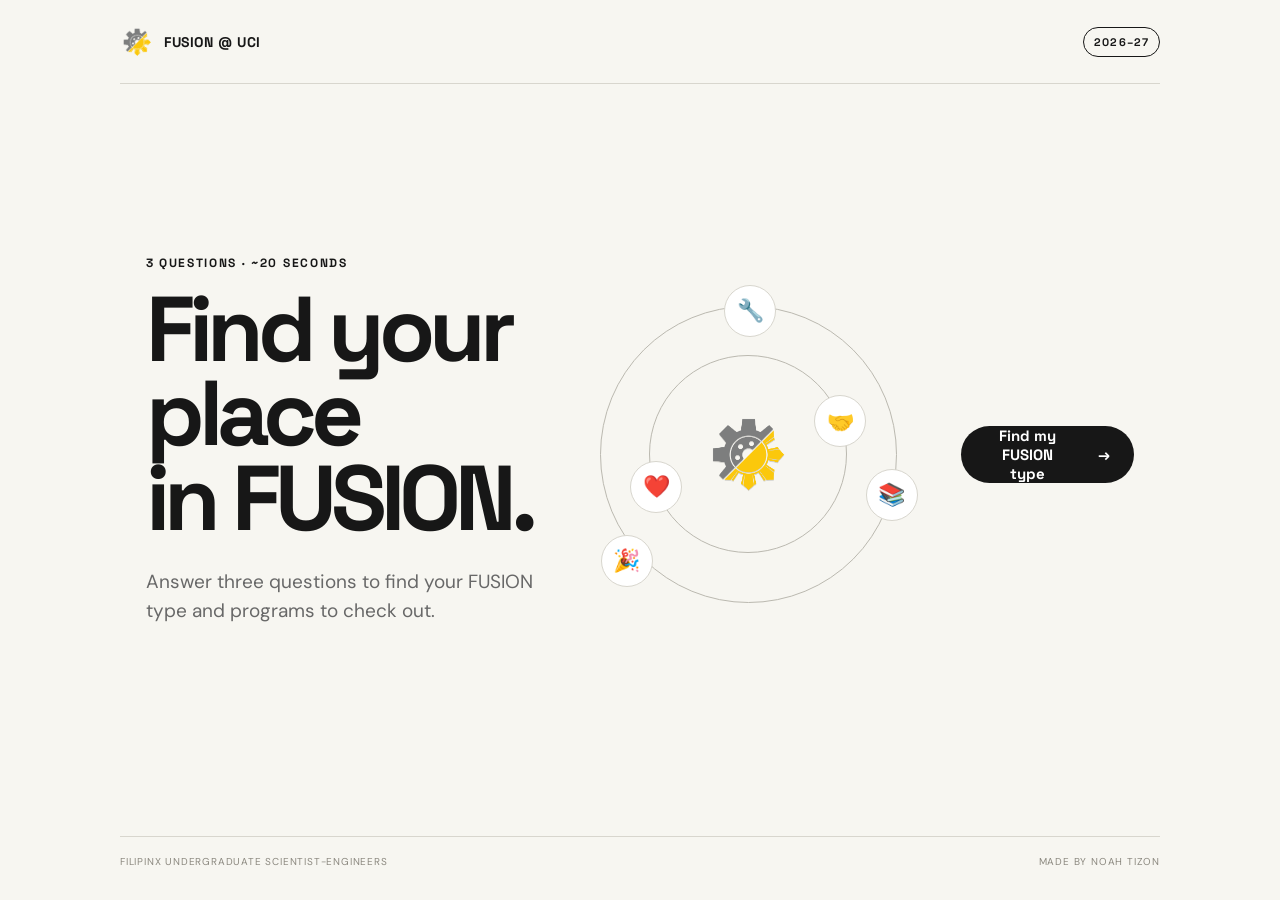
==== index.html @ c8847ecf "Restructure landing hero for mobile" ====
<!DOCTYPE html>
<html lang="en">
<head>
  <meta charset="UTF-8">
  <meta name="viewport" content="width=device-width, initial-scale=1.0">
  <meta name="theme-color" content="#f4c900">
  <title>What's Your FUSION Type?</title>
  <link rel="icon" type="image/png" href="fusion-logo.png">
  <link rel="preconnect" href="https://fonts.googleapis.com">
  <link rel="preconnect" href="https://fonts.gstatic.com" crossorigin>
  <link href="https://fonts.googleapis.com/css2?family=DM+Sans:wght@400;500;600;700&family=Space+Grotesk:wght@600;700&display=swap" rel="stylesheet">
  <link rel="stylesheet" href="styles.css">
</head>
<body>
  <main class="app-shell">
    <header class="brand-bar">
      <a class="brand" href="/" aria-label="FUSION quiz home">
        <img src="fusion-logo.png" alt="" class="brand-logo">
        <span>FUSION @ UCI</span>
      </a>
      <span class="year-pill">2026–27</span>
    </header>

    <section id="start-screen" class="screen active start-screen">
      <div class="start-copy">
        <p class="overline">3 QUESTIONS · ~20 SECONDS</p>
        <h1>Find your place<br><span>in FUSION.</span></h1>
        <p class="lede">Answer three questions to find your FUSION type and programs to check out.</p>
      </div>
      <div class="start-art" aria-hidden="true">
        <div class="orbit orbit-one"><span>🔧</span><span>📚</span><span>🎉</span></div>
        <div class="orbit orbit-two"><span>🤝</span><span>❤️</span></div>
        <div class="center-mark"><img src="fusion-logo.png" alt=""></div>
      </div>
      <button id="start-btn" class="primary-btn start-btn" type="button">Find my FUSION type <span>→</span></button>
    </section>

    <section id="quiz-screen" class="screen quiz-screen" aria-live="polite">
      <div class="progress-row">
        <button id="back-btn" class="text-btn" type="button">← Back</button>
        <div class="progress-track" aria-hidden="true"><div id="progress-fill" class="progress-fill"></div></div>
        <span id="progress-text" class="progress-text">1 / 3</span>
      </div>
      <div class="question-wrap">
        <p id="question-eyebrow" class="overline"></p>
        <h2 id="question-text"></h2>
        <div id="answers-container" class="answers-container"></div>
      </div>
    </section>

    <section id="lesson-screen" class="screen lesson-screen" aria-live="polite">
      <button id="skip-lesson" class="lesson-card" type="button" aria-label="Continue to next question">
        <div class="lesson-number" id="lesson-icon"></div>
        <p id="lesson-kicker" class="overline"></p>
        <h2 id="lesson-title"></h2>
        <p id="lesson-body"></p>
        <div class="lesson-footer"><span>FUSION PROGRAM</span><span>Tap to continue →</span></div>
        <div id="lesson-timer" class="lesson-timer"></div>
      </button>
    </section>

    <section id="reveal-screen" class="screen reveal-screen" aria-live="polite">
      <p class="overline">YOUR RESULT</p>
      <h2>Finding your<br>FUSION type<span class="dots">...</span></h2>
      <div class="signal-row"><span>YOU</span><i></i><span>FUSION</span></div>
    </section>
  </main>

  <footer class="site-footer"><span>Filipinx Undergraduate Scientist-Engineers</span><span>Made by Noah Tizon</span></footer>
  <script src="data.js"></script>
  <script src="script.js"></script>
</body>
</html>
---- styles.css ----
:root{--ink:#171717;--muted:#686868;--paper:#f7f6f1;--white:#fff;--yellow:#f5cd18;--yellow-soft:#fff3a8;--line:#d8d6ce;--radius:18px}*{box-sizing:border-box}html{background:var(--paper)}body{margin:0;color:var(--ink);background:var(--paper);font-family:'DM Sans',sans-serif;min-height:100vh}.app-shell{width:min(1040px,calc(100% - 32px));margin:0 auto;min-height:calc(100vh - 64px);display:flex;flex-direction:column}.brand-bar{height:84px;display:flex;align-items:center;justify-content:space-between;border-bottom:1px solid var(--line)}.brand{display:flex;align-items:center;gap:10px;text-decoration:none;color:var(--ink);font:700 14px 'Space Grotesk',sans-serif;letter-spacing:.04em}.brand-logo{width:34px;height:34px;object-fit:contain}.year-pill{font:700 11px 'Space Grotesk',sans-serif;letter-spacing:.1em;border:1px solid var(--ink);border-radius:999px;padding:7px 10px}.screen{display:none;flex:1}.screen.active{display:flex}.start-screen{align-items:center;justify-content:space-between;gap:48px;padding:60px 2vw 72px}.start-copy{max-width:610px}.overline,.section-label{margin:0 0 16px;font:700 12px 'Space Grotesk',sans-serif;letter-spacing:.14em;text-transform:uppercase}.start-copy h1,.result-hero h1{font:700 clamp(50px,8vw,92px)/.92 'Space Grotesk',sans-serif;letter-spacing:-.065em;margin:0}.start-copy h1 span{position:relative;display:inline-block}.start-copy h1 span:after{content:'';position:absolute;left:0;right:-8px;bottom:2px;height:14px;background:var(--yellow);z-index:-1;transform:rotate(-1deg)}.lede{font-size:19px;line-height:1.5;color:var(--muted);max-width:520px;margin:28px 0}.primary-btn,.secondary-btn{border:0;border-radius:999px;min-height:56px;padding:0 24px;font:700 15px 'Space Grotesk',sans-serif;text-decoration:none;display:inline-flex;align-items:center;justify-content:center;gap:28px;cursor:pointer}.primary-btn{background:var(--ink);color:white}.primary-btn:hover{background:#303030}.start-art{width:min(34vw,330px);aspect-ratio:1;position:relative;flex:0 0 auto}.center-mark{position:absolute;inset:31%;display:grid;place-items:center;z-index:2}.center-mark img{width:72%;filter:drop-shadow(0 1px 0 rgba(0,0,0,.15))}.orbit{position:absolute;border:1px solid #bbb9b0;border-radius:50%;inset:5%;animation:spin 28s linear infinite}.orbit-two{inset:20%;animation-direction:reverse;animation-duration:19s}.orbit span{position:absolute;background:var(--white);border:1px solid var(--line);width:52px;height:52px;border-radius:50%;display:grid;place-items:center;font-size:22px}.orbit-one span:nth-child(1){top:-22px;left:42%}.orbit-one span:nth-child(2){right:-22px;top:55%}.orbit-one span:nth-child(3){left:0;bottom:5%}.orbit-two span:nth-child(1){right:-20px;top:20%}.orbit-two span:nth-child(2){left:-20px;bottom:20%}@keyframes spin{to{transform:rotate(360deg)}}.quiz-screen{flex-direction:column;padding:34px 0 70px}.progress-row{display:grid;grid-template-columns:70px 1fr 45px;gap:18px;align-items:center}.text-btn{border:0;background:none;text-align:left;padding:10px 0;color:var(--muted);font:600 13px 'DM Sans';cursor:pointer}.progress-track{height:3px;background:#dedcd4}.progress-fill{height:100%;background:var(--ink);transition:width .35s ease}.progress-text{text-align:right;font:700 12px 'Space Grotesk';letter-spacing:.08em}.question-wrap{width:min(760px,100%);margin:70px auto 0}.question-wrap h2{font:700 clamp(34px,5vw,58px)/1.04 'Space Grotesk';letter-spacing:-.045em;margin:0 0 38px}.answers-container{display:grid;gap:10px}.answer-btn{width:100%;min-height:70px;display:grid;grid-template-columns:38px 42px 1fr 30px;align-items:center;text-align:left;background:transparent;border:1px solid var(--line);border-radius:14px;padding:10px 18px;color:var(--ink);cursor:pointer;transition:background .15s,border-color .15s,transform .15s}.answer-btn:hover{background:white;border-color:#aaa79d;transform:translateX(4px)}.answer-index{font:600 10px 'Space Grotesk';color:#9a978d}.answer-icon{font-size:23px}.answer-copy{font-size:16px;font-weight:600}.answer-arrow{font-size:18px;text-align:right}.lesson-screen{align-items:center;justify-content:center;padding:54px 0}.lesson-card{position:relative;width:min(720px,100%);min-height:430px;background:var(--yellow);border:0;border-radius:24px;padding:54px;text-align:left;color:var(--ink);cursor:pointer;overflow:hidden}.lesson-card:before{content:'F';position:absolute;right:-22px;top:-74px;font:700 310px/1 'Space Grotesk';color:rgba(255,255,255,.28);pointer-events:none}.lesson-number{width:66px;height:66px;border:1.5px solid var(--ink);border-radius:50%;display:grid;place-items:center;font-size:29px;margin-bottom:50px}.lesson-card h2{font:700 clamp(38px,6vw,62px)/.98 'Space Grotesk';letter-spacing:-.05em;margin:0 0 16px;max-width:580px}.lesson-card>p:not(.overline){font-size:18px;line-height:1.55;max-width:560px;margin:0}.lesson-footer{position:absolute;left:54px;right:54px;bottom:30px;border-top:1px solid rgba(0,0,0,.35);padding-top:15px;display:flex;justify-content:space-between;font-size:11px;font-weight:700;text-transform:uppercase;letter-spacing:.08em}.lesson-timer{position:absolute;bottom:0;left:0;height:5px;background:var(--ink);width:0}@keyframes lessonProgress{to{width:100%}}.reveal-screen{align-items:center;justify-content:center;flex-direction:column;text-align:center}.reveal-screen h2{font:700 clamp(42px,7vw,76px)/.96 'Space Grotesk';letter-spacing:-.055em;margin:0}.dots{color:#b1afa7}.signal-row{margin-top:50px;display:flex;align-items:center;gap:14px;font:700 10px 'Space Grotesk';letter-spacing:.14em}.signal-row i{display:block;width:120px;height:1px;background:var(--ink);position:relative}.signal-row i:after{content:'';width:9px;height:9px;background:var(--yellow);border:2px solid var(--ink);border-radius:50%;position:absolute;top:-5px;animation:signal .8s ease-in-out infinite alternate}@keyframes signal{from{left:0}to{left:110px}}.site-footer{width:min(1040px,calc(100% - 32px));margin:0 auto;border-top:1px solid var(--line);padding:18px 0 28px;display:flex;justify-content:space-between;color:#8b887f;font-size:10px;text-transform:uppercase;letter-spacing:.08em}.result-shell{padding-bottom:60px}.result-hero{text-align:center;padding:64px 0 52px;border-bottom:1px solid var(--line)}.result-icon{font-size:58px;margin-bottom:20px}.result-hero h1{font-size:clamp(54px,8vw,94px)}.result-subtitle{font-size:19px;line-height:1.5;color:var(--muted);max-width:600px;margin:22px auto 0}.result-grid{display:grid;grid-template-columns:1fr 1fr;gap:0;border-bottom:1px solid var(--line)}.result-about,.starter-card{padding:42px 44px}.result-about{border-right:1px solid var(--line)}.result-about>p:last-child{font-size:17px;line-height:1.65;margin:0}.starter-card{background:var(--yellow-soft)}.programs-list{border-top:1px solid rgba(0,0,0,.3)}.program-row{display:grid;grid-template-columns:36px 1fr;align-items:center;min-height:54px;border-bottom:1px solid rgba(0,0,0,.2)}.program-row span{font:600 10px 'Space Grotesk';opacity:.55}.program-row strong{font-size:14px}.booth-prompt{font-size:13px;line-height:1.45;margin:25px 0 0}.result-actions{display:flex;justify-content:center;gap:10px;padding:32px 0}.secondary-btn{color:var(--ink);border:1px solid var(--line);background:transparent}.all-types-section{border-top:1px solid var(--line);border-bottom:1px solid var(--line)}.all-types-section summary{cursor:pointer;list-style:none;padding:20px 4px;display:flex;justify-content:space-between;font-weight:700}.all-types-grid{display:flex;gap:8px;flex-wrap:wrap;padding:0 0 22px}.type-chip{border:1px solid var(--line);border-radius:999px;padding:9px 13px;color:var(--ink);text-decoration:none;font-size:12px;font-weight:600;background:white}.type-chip.current{background:var(--yellow);border-color:var(--ink)}.type-chip span{margin-right:6px}
@media(max-width:720px){.app-shell{width:calc(100% - 40px);min-height:0}.brand-bar{height:74px}.brand{font-size:13px}.brand-logo{width:31px;height:31px}.year-pill{font-size:10px;padding:6px 9px}.start-screen.active{display:flex}.start-screen{flex-direction:column;align-items:stretch;justify-content:flex-start;gap:0;padding:34px 0 44px}.start-copy{max-width:none;width:100%}.start-copy .overline{font-size:10px;letter-spacing:.12em;margin-bottom:18px}.start-copy h1{font-size:clamp(42px,11.7vw,54px);line-height:.94;letter-spacing:-.055em;max-width:520px}.start-copy h1 br{display:block}.start-copy h1 span{display:inline-block}.start-copy h1 span:after{height:8px;bottom:1px}.lede{font-size:16px;line-height:1.48;max-width:360px;margin:24px 0 22px}.start-art{position:relative;order:2;width:154px;margin:2px auto 26px;right:auto;top:auto;opacity:.95}.start-art .orbit span{width:36px;height:36px;font-size:16px}.start-art .orbit-one span:nth-child(1){top:-16px}.start-art .orbit-one span:nth-child(2){right:-16px}.start-art .orbit-two span:nth-child(1){right:-15px}.start-art .orbit-two span:nth-child(2){left:-15px}.center-mark img{width:82%}.start-copy .primary-btn{position:absolute;left:20px;right:20px;width:auto;bottom:44px;min-height:58px}.start-screen{padding-bottom:128px}.quiz-screen{padding:24px 0 44px}.progress-row{grid-template-columns:58px 1fr 34px;gap:10px}.question-wrap{margin-top:44px}.question-wrap .overline{font-size:10px;margin-bottom:14px}.question-wrap h2{font-size:clamp(34px,9.5vw,42px);line-height:1.02;margin-bottom:28px;letter-spacing:-.04em}.answers-container{gap:9px}.answer-btn{grid-template-columns:25px 34px 1fr 18px;min-height:62px;padding:8px 12px;border-radius:12px}.answer-copy{font-size:14px;line-height:1.25}.answer-icon{font-size:20px}.answer-arrow{font-size:15px}.lesson-screen{padding:24px 0 36px;align-items:flex-start}.lesson-card{min-height:440px;border-radius:18px;padding:30px 24px}.lesson-card:before{font-size:230px;right:-18px;top:-48px}.lesson-number{width:54px;height:54px;font-size:25px;margin-bottom:34px}.lesson-card .overline{font-size:10px;margin-bottom:12px}.lesson-card h2{font-size:clamp(36px,10vw,46px);margin-bottom:14px}.lesson-card>p:not(.overline){font-size:16px;line-height:1.45;padding-right:2px}.lesson-footer{left:24px;right:24px;bottom:24px}.lesson-footer span:first-child{display:none}.reveal-screen{min-height:520px}.reveal-screen h2{font-size:clamp(42px,12vw,56px)}.signal-row{margin-top:36px}.result-shell{width:calc(100% - 40px);padding-bottom:40px}.result-hero{padding:44px 0 36px}.result-icon{font-size:48px;margin-bottom:14px}.result-hero h1{font-size:clamp(48px,14vw,64px);line-height:.94}.result-subtitle{font-size:16px;margin-top:18px}.result-grid{grid-template-columns:1fr}.result-about,.starter-card{padding:28px 20px}.result-about{border-right:0;border-bottom:1px solid var(--line)}.result-about>p:last-child{font-size:15px;line-height:1.55}.program-row{min-height:50px}.booth-prompt{margin-top:20px}.result-actions{flex-direction:column;padding:24px 0}.result-actions .primary-btn,.result-actions .secondary-btn{width:100%}.all-types-section summary{font-size:14px}.site-footer{width:calc(100% - 40px);gap:8px;flex-direction:column;padding-bottom:22px}}
@media(max-width:430px){.start-copy h1{font-size:clamp(40px,11.3vw,48px)}.start-art{width:138px}.lede{max-width:330px}.brand{gap:8px}}
@media(max-width:360px){.app-shell,.result-shell{width:calc(100% - 28px)}.start-copy h1{font-size:39px}.start-art{width:126px}.lede{font-size:15px}.year-pill{display:none}.start-copy .primary-btn{left:14px;right:14px}.answer-btn{grid-template-columns:22px 30px 1fr 16px;padding-left:9px;padding-right:9px}}
@media(prefers-reduced-motion:reduce){*,*:before,*:after{animation-duration:.01ms!important;animation-iteration-count:1!important;transition-duration:.01ms!important}}
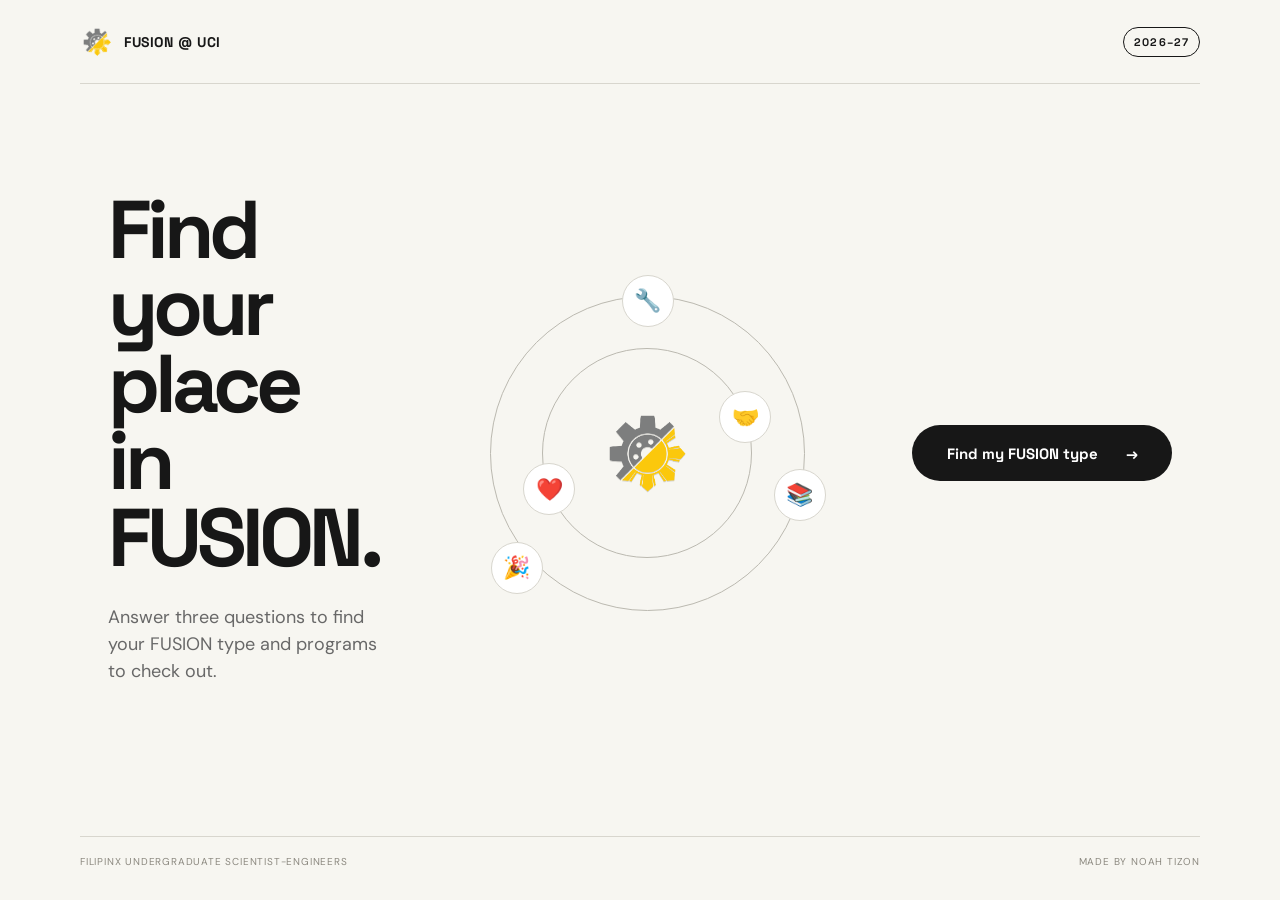
==== commit 1d8c707d: "Simplify landing headline" ====
--- a/index.html
+++ b/index.html
@@ -23,8 +23,7 @@
 
     <section id="start-screen" class="screen active start-screen">
       <div class="start-copy">
-        <p class="overline">3 QUESTIONS · ~20 SECONDS</p>
-        <h1>Find your place<br><span>in FUSION.</span></h1>
+        <h1>Find your place <span>in FUSION.</span></h1>
         <p class="lede">Answer three questions to find your FUSION type and programs to check out.</p>
       </div>
       <div class="start-art" aria-hidden="true">
--- a/styles.css
+++ b/styles.css
@@ -1,5 +1,6 @@
-:root{--ink:#171717;--muted:#686868;--paper:#f7f6f1;--white:#fff;--yellow:#f5cd18;--yellow-soft:#fff3a8;--line:#d8d6ce;--radius:18px}*{box-sizing:border-box}html{background:var(--paper)}body{margin:0;color:var(--ink);background:var(--paper);font-family:'DM Sans',sans-serif;min-height:100vh}.app-shell{width:min(1040px,calc(100% - 32px));margin:0 auto;min-height:calc(100vh - 64px);display:flex;flex-direction:column}.brand-bar{height:84px;display:flex;align-items:center;justify-content:space-between;border-bottom:1px solid var(--line)}.brand{display:flex;align-items:center;gap:10px;text-decoration:none;color:var(--ink);font:700 14px 'Space Grotesk',sans-serif;letter-spacing:.04em}.brand-logo{width:34px;height:34px;object-fit:contain}.year-pill{font:700 11px 'Space Grotesk',sans-serif;letter-spacing:.1em;border:1px solid var(--ink);border-radius:999px;padding:7px 10px}.screen{display:none;flex:1}.screen.active{display:flex}.start-screen{align-items:center;justify-content:space-between;gap:48px;padding:60px 2vw 72px}.start-copy{max-width:610px}.overline,.section-label{margin:0 0 16px;font:700 12px 'Space Grotesk',sans-serif;letter-spacing:.14em;text-transform:uppercase}.start-copy h1,.result-hero h1{font:700 clamp(50px,8vw,92px)/.92 'Space Grotesk',sans-serif;letter-spacing:-.065em;margin:0}.start-copy h1 span{position:relative;display:inline-block}.start-copy h1 span:after{content:'';position:absolute;left:0;right:-8px;bottom:2px;height:14px;background:var(--yellow);z-index:-1;transform:rotate(-1deg)}.lede{font-size:19px;line-height:1.5;color:var(--muted);max-width:520px;margin:28px 0}.primary-btn,.secondary-btn{border:0;border-radius:999px;min-height:56px;padding:0 24px;font:700 15px 'Space Grotesk',sans-serif;text-decoration:none;display:inline-flex;align-items:center;justify-content:center;gap:28px;cursor:pointer}.primary-btn{background:var(--ink);color:white}.primary-btn:hover{background:#303030}.start-art{width:min(34vw,330px);aspect-ratio:1;position:relative;flex:0 0 auto}.center-mark{position:absolute;inset:31%;display:grid;place-items:center;z-index:2}.center-mark img{width:72%;filter:drop-shadow(0 1px 0 rgba(0,0,0,.15))}.orbit{position:absolute;border:1px solid #bbb9b0;border-radius:50%;inset:5%;animation:spin 28s linear infinite}.orbit-two{inset:20%;animation-direction:reverse;animation-duration:19s}.orbit span{position:absolute;background:var(--white);border:1px solid var(--line);width:52px;height:52px;border-radius:50%;display:grid;place-items:center;font-size:22px}.orbit-one span:nth-child(1){top:-22px;left:42%}.orbit-one span:nth-child(2){right:-22px;top:55%}.orbit-one span:nth-child(3){left:0;bottom:5%}.orbit-two span:nth-child(1){right:-20px;top:20%}.orbit-two span:nth-child(2){left:-20px;bottom:20%}@keyframes spin{to{transform:rotate(360deg)}}.quiz-screen{flex-direction:column;padding:34px 0 70px}.progress-row{display:grid;grid-template-columns:70px 1fr 45px;gap:18px;align-items:center}.text-btn{border:0;background:none;text-align:left;padding:10px 0;color:var(--muted);font:600 13px 'DM Sans';cursor:pointer}.progress-track{height:3px;background:#dedcd4}.progress-fill{height:100%;background:var(--ink);transition:width .35s ease}.progress-text{text-align:right;font:700 12px 'Space Grotesk';letter-spacing:.08em}.question-wrap{width:min(760px,100%);margin:70px auto 0}.question-wrap h2{font:700 clamp(34px,5vw,58px)/1.04 'Space Grotesk';letter-spacing:-.045em;margin:0 0 38px}.answers-container{display:grid;gap:10px}.answer-btn{width:100%;min-height:70px;display:grid;grid-template-columns:38px 42px 1fr 30px;align-items:center;text-align:left;background:transparent;border:1px solid var(--line);border-radius:14px;padding:10px 18px;color:var(--ink);cursor:pointer;transition:background .15s,border-color .15s,transform .15s}.answer-btn:hover{background:white;border-color:#aaa79d;transform:translateX(4px)}.answer-index{font:600 10px 'Space Grotesk';color:#9a978d}.answer-icon{font-size:23px}.answer-copy{font-size:16px;font-weight:600}.answer-arrow{font-size:18px;text-align:right}.lesson-screen{align-items:center;justify-content:center;padding:54px 0}.lesson-card{position:relative;width:min(720px,100%);min-height:430px;background:var(--yellow);border:0;border-radius:24px;padding:54px;text-align:left;color:var(--ink);cursor:pointer;overflow:hidden}.lesson-card:before{content:'F';position:absolute;right:-22px;top:-74px;font:700 310px/1 'Space Grotesk';color:rgba(255,255,255,.28);pointer-events:none}.lesson-number{width:66px;height:66px;border:1.5px solid var(--ink);border-radius:50%;display:grid;place-items:center;font-size:29px;margin-bottom:50px}.lesson-card h2{font:700 clamp(38px,6vw,62px)/.98 'Space Grotesk';letter-spacing:-.05em;margin:0 0 16px;max-width:580px}.lesson-card>p:not(.overline){font-size:18px;line-height:1.55;max-width:560px;margin:0}.lesson-footer{position:absolute;left:54px;right:54px;bottom:30px;border-top:1px solid rgba(0,0,0,.35);padding-top:15px;display:flex;justify-content:space-between;font-size:11px;font-weight:700;text-transform:uppercase;letter-spacing:.08em}.lesson-timer{position:absolute;bottom:0;left:0;height:5px;background:var(--ink);width:0}@keyframes lessonProgress{to{width:100%}}.reveal-screen{align-items:center;justify-content:center;flex-direction:column;text-align:center}.reveal-screen h2{font:700 clamp(42px,7vw,76px)/.96 'Space Grotesk';letter-spacing:-.055em;margin:0}.dots{color:#b1afa7}.signal-row{margin-top:50px;display:flex;align-items:center;gap:14px;font:700 10px 'Space Grotesk';letter-spacing:.14em}.signal-row i{display:block;width:120px;height:1px;background:var(--ink);position:relative}.signal-row i:after{content:'';width:9px;height:9px;background:var(--yellow);border:2px solid var(--ink);border-radius:50%;position:absolute;top:-5px;animation:signal .8s ease-in-out infinite alternate}@keyframes signal{from{left:0}to{left:110px}}.site-footer{width:min(1040px,calc(100% - 32px));margin:0 auto;border-top:1px solid var(--line);padding:18px 0 28px;display:flex;justify-content:space-between;color:#8b887f;font-size:10px;text-transform:uppercase;letter-spacing:.08em}.result-shell{padding-bottom:60px}.result-hero{text-align:center;padding:64px 0 52px;border-bottom:1px solid var(--line)}.result-icon{font-size:58px;margin-bottom:20px}.result-hero h1{font-size:clamp(54px,8vw,94px)}.result-subtitle{font-size:19px;line-height:1.5;color:var(--muted);max-width:600px;margin:22px auto 0}.result-grid{display:grid;grid-template-columns:1fr 1fr;gap:0;border-bottom:1px solid var(--line)}.result-about,.starter-card{padding:42px 44px}.result-about{border-right:1px solid var(--line)}.result-about>p:last-child{font-size:17px;line-height:1.65;margin:0}.starter-card{background:var(--yellow-soft)}.programs-list{border-top:1px solid rgba(0,0,0,.3)}.program-row{display:grid;grid-template-columns:36px 1fr;align-items:center;min-height:54px;border-bottom:1px solid rgba(0,0,0,.2)}.program-row span{font:600 10px 'Space Grotesk';opacity:.55}.program-row strong{font-size:14px}.booth-prompt{font-size:13px;line-height:1.45;margin:25px 0 0}.result-actions{display:flex;justify-content:center;gap:10px;padding:32px 0}.secondary-btn{color:var(--ink);border:1px solid var(--line);background:transparent}.all-types-section{border-top:1px solid var(--line);border-bottom:1px solid var(--line)}.all-types-section summary{cursor:pointer;list-style:none;padding:20px 4px;display:flex;justify-content:space-between;font-weight:700}.all-types-grid{display:flex;gap:8px;flex-wrap:wrap;padding:0 0 22px}.type-chip{border:1px solid var(--line);border-radius:999px;padding:9px 13px;color:var(--ink);text-decoration:none;font-size:12px;font-weight:600;background:white}.type-chip.current{background:var(--yellow);border-color:var(--ink)}.type-chip span{margin-right:6px}
-@media(max-width:720px){.app-shell{width:calc(100% - 40px);min-height:0}.brand-bar{height:74px}.brand{font-size:13px}.brand-logo{width:31px;height:31px}.year-pill{font-size:10px;padding:6px 9px}.start-screen.active{display:flex}.start-screen{flex-direction:column;align-items:stretch;justify-content:flex-start;gap:0;padding:34px 0 44px}.start-copy{max-width:none;width:100%}.start-copy .overline{font-size:10px;letter-spacing:.12em;margin-bottom:18px}.start-copy h1{font-size:clamp(42px,11.7vw,54px);line-height:.94;letter-spacing:-.055em;max-width:520px}.start-copy h1 br{display:block}.start-copy h1 span{display:inline-block}.start-copy h1 span:after{height:8px;bottom:1px}.lede{font-size:16px;line-height:1.48;max-width:360px;margin:24px 0 22px}.start-art{position:relative;order:2;width:154px;margin:2px auto 26px;right:auto;top:auto;opacity:.95}.start-art .orbit span{width:36px;height:36px;font-size:16px}.start-art .orbit-one span:nth-child(1){top:-16px}.start-art .orbit-one span:nth-child(2){right:-16px}.start-art .orbit-two span:nth-child(1){right:-15px}.start-art .orbit-two span:nth-child(2){left:-15px}.center-mark img{width:82%}.start-copy .primary-btn{position:absolute;left:20px;right:20px;width:auto;bottom:44px;min-height:58px}.start-screen{padding-bottom:128px}.quiz-screen{padding:24px 0 44px}.progress-row{grid-template-columns:58px 1fr 34px;gap:10px}.question-wrap{margin-top:44px}.question-wrap .overline{font-size:10px;margin-bottom:14px}.question-wrap h2{font-size:clamp(34px,9.5vw,42px);line-height:1.02;margin-bottom:28px;letter-spacing:-.04em}.answers-container{gap:9px}.answer-btn{grid-template-columns:25px 34px 1fr 18px;min-height:62px;padding:8px 12px;border-radius:12px}.answer-copy{font-size:14px;line-height:1.25}.answer-icon{font-size:20px}.answer-arrow{font-size:15px}.lesson-screen{padding:24px 0 36px;align-items:flex-start}.lesson-card{min-height:440px;border-radius:18px;padding:30px 24px}.lesson-card:before{font-size:230px;right:-18px;top:-48px}.lesson-number{width:54px;height:54px;font-size:25px;margin-bottom:34px}.lesson-card .overline{font-size:10px;margin-bottom:12px}.lesson-card h2{font-size:clamp(36px,10vw,46px);margin-bottom:14px}.lesson-card>p:not(.overline){font-size:16px;line-height:1.45;padding-right:2px}.lesson-footer{left:24px;right:24px;bottom:24px}.lesson-footer span:first-child{display:none}.reveal-screen{min-height:520px}.reveal-screen h2{font-size:clamp(42px,12vw,56px)}.signal-row{margin-top:36px}.result-shell{width:calc(100% - 40px);padding-bottom:40px}.result-hero{padding:44px 0 36px}.result-icon{font-size:48px;margin-bottom:14px}.result-hero h1{font-size:clamp(48px,14vw,64px);line-height:.94}.result-subtitle{font-size:16px;margin-top:18px}.result-grid{grid-template-columns:1fr}.result-about,.starter-card{padding:28px 20px}.result-about{border-right:0;border-bottom:1px solid var(--line)}.result-about>p:last-child{font-size:15px;line-height:1.55}.program-row{min-height:50px}.booth-prompt{margin-top:20px}.result-actions{flex-direction:column;padding:24px 0}.result-actions .primary-btn,.result-actions .secondary-btn{width:100%}.all-types-section summary{font-size:14px}.site-footer{width:calc(100% - 40px);gap:8px;flex-direction:column;padding-bottom:22px}}
-@media(max-width:430px){.start-copy h1{font-size:clamp(40px,11.3vw,48px)}.start-art{width:138px}.lede{max-width:330px}.brand{gap:8px}}
-@media(max-width:360px){.app-shell,.result-shell{width:calc(100% - 28px)}.start-copy h1{font-size:39px}.start-art{width:126px}.lede{font-size:15px}.year-pill{display:none}.start-copy .primary-btn{left:14px;right:14px}.answer-btn{grid-template-columns:22px 30px 1fr 16px;padding-left:9px;padding-right:9px}}
+:root{--ink:#171717;--muted:#686868;--paper:#f7f6f1;--white:#fff;--yellow:#f5cd18;--yellow-soft:#fff3a8;--line:#d8d6ce;--radius:18px}*{box-sizing:border-box}html{background:var(--paper)}body{margin:0;color:var(--ink);background:var(--paper);font-family:'DM Sans',sans-serif;min-height:100vh}.app-shell{width:min(1120px,calc(100% - 48px));margin:0 auto;min-height:calc(100vh - 64px);display:flex;flex-direction:column}.brand-bar{height:84px;display:flex;align-items:center;justify-content:space-between;border-bottom:1px solid var(--line)}.brand{display:flex;align-items:center;gap:10px;text-decoration:none;color:var(--ink);font:700 14px 'Space Grotesk',sans-serif;letter-spacing:.04em}.brand-logo{width:34px;height:34px;object-fit:contain}.year-pill{font:700 11px 'Space Grotesk',sans-serif;letter-spacing:.1em;border:1px solid var(--ink);border-radius:999px;padding:7px 10px}.screen{display:none;flex:1}.screen.active{display:flex}.start-screen{align-items:center;justify-content:center;gap:90px;padding:64px 28px 78px}.start-copy{width:min(590px,55vw);max-width:590px}.overline,.section-label{margin:0 0 16px;font:700 12px 'Space Grotesk',sans-serif;letter-spacing:.14em;text-transform:uppercase}.start-copy h1,.result-hero h1{font:700 clamp(50px,6.4vw,82px)/.94 'Space Grotesk',sans-serif;letter-spacing:-.06em;margin:0}.start-copy h1 span{position:relative;display:inline-block}.start-copy h1 span:after{content:'';position:absolute;left:0;right:-8px;bottom:2px;height:13px;background:var(--yellow);z-index:-1;transform:rotate(-1deg)}.lede{font-size:18px;line-height:1.5;color:var(--muted);max-width:500px;margin:28px 0 30px}.primary-btn,.secondary-btn{border:0;border-radius:999px;min-height:56px;padding:0 24px;font:700 15px 'Space Grotesk',sans-serif;text-decoration:none;display:inline-flex;align-items:center;justify-content:center;gap:28px;cursor:pointer}.primary-btn{background:var(--ink);color:white}.primary-btn:hover{background:#303030}.start-btn{flex:0 0 auto;min-width:260px}.start-art{width:clamp(280px,29vw,350px);aspect-ratio:1;position:relative;flex:0 0 auto}.center-mark{position:absolute;inset:31%;display:grid;place-items:center;z-index:2}.center-mark img{width:72%;filter:drop-shadow(0 1px 0 rgba(0,0,0,.15))}.orbit{position:absolute;border:1px solid #bbb9b0;border-radius:50%;inset:5%;animation:spin 28s linear infinite}.orbit-two{inset:20%;animation-direction:reverse;animation-duration:19s}.orbit span{position:absolute;background:var(--white);border:1px solid var(--line);width:52px;height:52px;border-radius:50%;display:grid;place-items:center;font-size:22px}.orbit-one span:nth-child(1){top:-22px;left:42%}.orbit-one span:nth-child(2){right:-22px;top:55%}.orbit-one span:nth-child(3){left:0;bottom:5%}.orbit-two span:nth-child(1){right:-20px;top:20%}.orbit-two span:nth-child(2){left:-20px;bottom:20%}@keyframes spin{to{transform:rotate(360deg)}}.quiz-screen{flex-direction:column;padding:34px 0 70px}.progress-row{display:grid;grid-template-columns:70px 1fr 45px;gap:18px;align-items:center}.text-btn{border:0;background:none;text-align:left;padding:10px 0;color:var(--muted);font:600 13px 'DM Sans';cursor:pointer}.progress-track{height:3px;background:#dedcd4}.progress-fill{height:100%;background:var(--ink);transition:width .35s ease}.progress-text{text-align:right;font:700 12px 'Space Grotesk';letter-spacing:.08em}.question-wrap{width:min(760px,100%);margin:70px auto 0}.question-wrap h2{font:700 clamp(34px,5vw,58px)/1.04 'Space Grotesk';letter-spacing:-.045em;margin:0 0 38px}.answers-container{display:grid;gap:10px}.answer-btn{width:100%;min-height:70px;display:grid;grid-template-columns:38px 42px 1fr;align-items:center;text-align:left;background:transparent;border:1px solid var(--line);border-radius:14px;padding:10px 20px 10px 18px;color:var(--ink);cursor:pointer;transition:background .15s,border-color .15s,transform .15s}.answer-btn:hover{background:white;border-color:#aaa79d;transform:translateX(4px)}.answer-index{font:600 10px 'Space Grotesk';color:#9a978d}.answer-icon{font-size:23px}.answer-copy{font-size:16px;font-weight:600}.lesson-screen{align-items:center;justify-content:center;padding:54px 0}.lesson-card{position:relative;width:min(720px,100%);min-height:430px;background:var(--yellow);border:0;border-radius:24px;padding:54px;text-align:left;color:var(--ink);cursor:pointer;overflow:hidden}.lesson-card:before{content:'F';position:absolute;right:-22px;top:-74px;font:700 310px/1 'Space Grotesk';color:rgba(255,255,255,.28);pointer-events:none}.lesson-number{width:66px;height:66px;border:1.5px solid var(--ink);border-radius:50%;display:grid;place-items:center;font-size:29px;margin-bottom:50px}.lesson-card h2{font:700 clamp(38px,6vw,62px)/.98 'Space Grotesk';letter-spacing:-.05em;margin:0 0 16px;max-width:580px}.lesson-card>p:not(.overline){font-size:18px;line-height:1.55;max-width:560px;margin:0}.lesson-footer{position:absolute;left:54px;right:54px;bottom:30px;border-top:1px solid rgba(0,0,0,.35);padding-top:15px;display:flex;justify-content:space-between;font-size:11px;font-weight:700;text-transform:uppercase;letter-spacing:.08em}.lesson-timer{position:absolute;bottom:0;left:0;height:5px;background:var(--ink);width:0}@keyframes lessonProgress{to{width:100%}}.reveal-screen{align-items:center;justify-content:center;flex-direction:column;text-align:center}.reveal-screen h2{font:700 clamp(42px,7vw,76px)/.96 'Space Grotesk';letter-spacing:-.055em;margin:0}.dots{color:#b1afa7}.signal-row{margin-top:50px;display:flex;align-items:center;gap:14px;font:700 10px 'Space Grotesk';letter-spacing:.14em}.signal-row i{display:block;width:120px;height:1px;background:var(--ink);position:relative}.signal-row i:after{content:'';width:9px;height:9px;background:var(--yellow);border:2px solid var(--ink);border-radius:50%;position:absolute;top:-5px;animation:signal .8s ease-in-out infinite alternate}@keyframes signal{from{left:0}to{left:110px}}.site-footer{width:min(1120px,calc(100% - 48px));margin:0 auto;border-top:1px solid var(--line);padding:18px 0 28px;display:flex;justify-content:space-between;color:#8b887f;font-size:10px;text-transform:uppercase;letter-spacing:.08em}.result-shell{padding-bottom:60px}.result-hero{text-align:center;padding:64px 0 52px;border-bottom:1px solid var(--line)}.result-icon{font-size:58px;margin-bottom:20px}.result-hero h1{font-size:clamp(54px,8vw,94px)}.result-subtitle{font-size:19px;line-height:1.5;color:var(--muted);max-width:600px;margin:22px auto 0}.result-grid{display:grid;grid-template-columns:1fr 1fr;gap:0;border-bottom:1px solid var(--line)}.result-about,.starter-card{padding:42px 44px}.result-about{border-right:1px solid var(--line)}.result-about>p:last-child{font-size:17px;line-height:1.65;margin:0}.starter-card{background:var(--yellow-soft)}.programs-list{border-top:1px solid rgba(0,0,0,.3)}.program-row{display:grid;grid-template-columns:36px 1fr;align-items:center;min-height:54px;border-bottom:1px solid rgba(0,0,0,.2)}.program-row span{font:600 10px 'Space Grotesk';opacity:.55}.program-row strong{font-size:14px}.booth-prompt{font-size:13px;line-height:1.45;margin:25px 0 0}.result-actions{display:flex;justify-content:center;gap:10px;padding:32px 0}.secondary-btn{color:var(--ink);border:1px solid var(--line);background:transparent}.all-types-section{border-top:1px solid var(--line);border-bottom:1px solid var(--line)}.all-types-section summary{cursor:pointer;list-style:none;padding:20px 4px;display:flex;justify-content:space-between;font-weight:700}.all-types-grid{display:flex;gap:8px;flex-wrap:wrap;padding:0 0 22px}.type-chip{border:1px solid var(--line);border-radius:999px;padding:9px 13px;color:var(--ink);text-decoration:none;font-size:12px;font-weight:600;background:white}.type-chip.current{background:var(--yellow);border-color:var(--ink)}.type-chip span{margin-right:6px}
+@media(max-width:900px) and (min-width:721px){.start-screen{gap:50px;padding-left:8px;padding-right:8px}.start-copy{width:min(520px,57vw)}.start-copy h1{font-size:clamp(52px,7.2vw,68px)}.start-art{width:260px}.lede{font-size:17px}}
+@media(max-width:720px){body{min-height:100svh}.app-shell{width:calc(100% - 40px);min-height:100svh}.brand-bar{display:none}.site-footer{display:none}.start-screen.active{display:grid}.start-screen{min-height:100svh;grid-template-columns:1fr;grid-template-areas:'art' 'copy' 'button';grid-template-rows:auto auto auto;align-content:center;justify-items:center;gap:0;padding:34px 0 42px}.start-art{grid-area:art;position:relative;width:178px;margin:0 0 42px;opacity:1}.start-art .orbit span{width:40px;height:40px;font-size:18px}.start-art .orbit-one span:nth-child(1){top:-18px}.start-art .orbit-one span:nth-child(2){right:-18px}.start-art .orbit-one span:nth-child(3){left:-4px}.start-art .orbit-two span:nth-child(1){right:-17px}.start-art .orbit-two span:nth-child(2){left:-17px}.center-mark img{width:88%}.start-copy{grid-area:copy;width:100%;max-width:390px;text-align:center}.start-copy .overline{display:inline-block;font-size:10px;letter-spacing:.12em;margin:0 0 16px;padding:7px 10px;border:1px solid var(--line);border-radius:999px}.start-copy h1{font-size:clamp(39px,10.8vw,48px);line-height:.98;letter-spacing:-.05em;max-width:390px;margin:0 auto}.start-copy h1 br{display:none}.start-copy h1 span{display:inline;white-space:nowrap}.start-copy h1 span:after{height:8px;bottom:0}.lede{font-size:15px;line-height:1.48;max-width:320px;margin:18px auto 0;color:var(--muted)}.start-btn{grid-area:button;width:min(100%,350px);min-height:64px;margin-top:34px;padding:0 22px;border-radius:18px;background:var(--yellow);color:var(--ink);font-size:16px;box-shadow:0 10px 28px rgba(0,0,0,.10);gap:34px}.start-btn:hover{background:var(--yellow)}.start-btn:active{transform:scale(.98)}.quiz-screen{padding:24px 0 44px;min-height:100svh}.progress-row{grid-template-columns:58px 1fr 34px;gap:10px}.question-wrap{margin-top:44px}.question-wrap .overline{font-size:10px;margin-bottom:14px}.question-wrap h2{font-size:clamp(34px,9.5vw,42px);line-height:1.02;margin-bottom:28px;letter-spacing:-.04em}.answers-container{gap:9px}.answer-btn{grid-template-columns:25px 34px 1fr;min-height:62px;padding:8px 14px 8px 12px;border-radius:12px}.answer-copy{font-size:14px;line-height:1.25}.answer-icon{font-size:20px}.lesson-screen{padding:24px 0 36px;align-items:center;min-height:100svh}.lesson-card{min-height:440px;border-radius:18px;padding:30px 24px}.lesson-card:before{font-size:230px;right:-18px;top:-48px}.lesson-number{width:54px;height:54px;font-size:25px;margin-bottom:34px}.lesson-card .overline{font-size:10px;margin-bottom:12px}.lesson-card h2{font-size:clamp(36px,10vw,46px);margin-bottom:14px}.lesson-card>p:not(.overline){font-size:16px;line-height:1.45;padding-right:2px}.lesson-footer{left:24px;right:24px;bottom:24px}.lesson-footer span:first-child{display:none}.reveal-screen{min-height:100svh}.reveal-screen h2{font-size:clamp(42px,12vw,56px)}.signal-row{margin-top:36px}.result-shell{width:calc(100% - 40px);padding-bottom:40px}.result-hero{padding:44px 0 36px}.result-icon{font-size:48px;margin-bottom:14px}.result-hero h1{font-size:clamp(48px,14vw,64px);line-height:.94}.result-subtitle{font-size:16px;margin-top:18px}.result-grid{grid-template-columns:1fr}.result-about,.starter-card{padding:28px 20px}.result-about{border-right:0;border-bottom:1px solid var(--line)}.result-about>p:last-child{font-size:15px;line-height:1.55}.program-row{min-height:50px}.booth-prompt{margin-top:20px}.result-actions{flex-direction:column;padding:24px 0}.result-actions .primary-btn,.result-actions .secondary-btn{width:100%}.all-types-section summary{font-size:14px}}
+@media(max-width:390px){.app-shell,.result-shell{width:calc(100% - 32px)}.start-screen{padding-top:24px;padding-bottom:28px}.start-art{width:156px;margin-bottom:34px}.start-copy h1{font-size:39px}.lede{font-size:14px;max-width:300px}.start-btn{margin-top:28px;min-height:60px;font-size:15px}}
+@media(max-height:700px) and (max-width:720px){.start-art{width:138px;margin-bottom:24px}.start-copy .overline{margin-bottom:12px}.start-copy h1{font-size:37px}.lede{margin-top:14px}.start-btn{margin-top:24px;min-height:58px}.start-screen{padding-top:20px;padding-bottom:20px}}
 @media(prefers-reduced-motion:reduce){*,*:before,*:after{animation-duration:.01ms!important;animation-iteration-count:1!important;transition-duration:.01ms!important}}
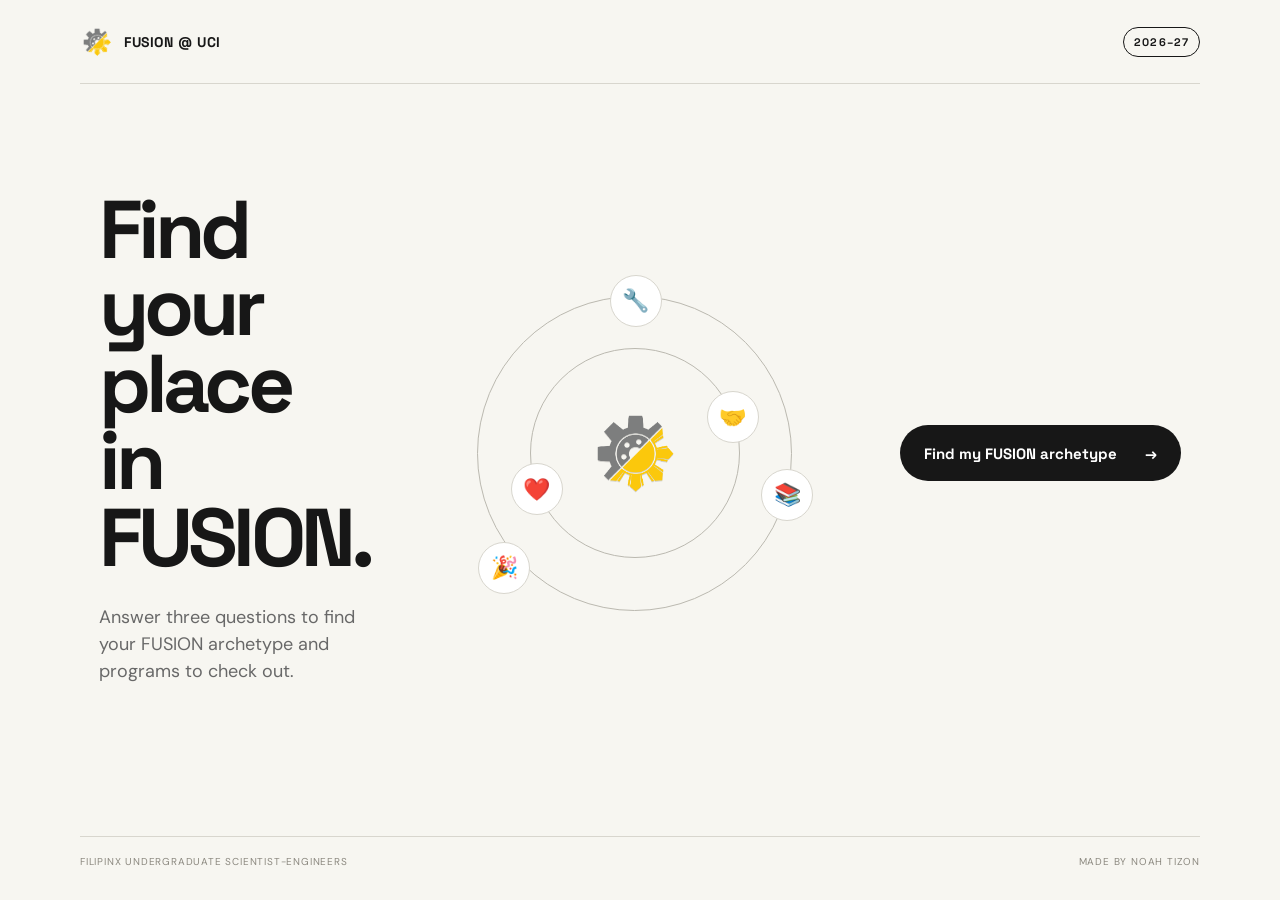
==== commit 0fae25b6: "Restore archetype wording" ====
--- a/index.html
+++ b/index.html
@@ -4,7 +4,7 @@
   <meta charset="UTF-8">
   <meta name="viewport" content="width=device-width, initial-scale=1.0">
   <meta name="theme-color" content="#f4c900">
-  <title>What's Your FUSION Type?</title>
+  <title>What's Your FUSION Archetype?</title>
   <link rel="icon" type="image/png" href="fusion-logo.png">
   <link rel="preconnect" href="https://fonts.googleapis.com">
   <link rel="preconnect" href="https://fonts.gstatic.com" crossorigin>
@@ -24,14 +24,14 @@
     <section id="start-screen" class="screen active start-screen">
       <div class="start-copy">
         <h1>Find your place <span>in FUSION.</span></h1>
-        <p class="lede">Answer three questions to find your FUSION type and programs to check out.</p>
+        <p class="lede">Answer three questions to find your FUSION archetype and programs to check out.</p>
       </div>
       <div class="start-art" aria-hidden="true">
         <div class="orbit orbit-one"><span>🔧</span><span>📚</span><span>🎉</span></div>
         <div class="orbit orbit-two"><span>🤝</span><span>❤️</span></div>
         <div class="center-mark"><img src="fusion-logo.png" alt=""></div>
       </div>
-      <button id="start-btn" class="primary-btn start-btn" type="button">Find my FUSION type <span>→</span></button>
+      <button id="start-btn" class="primary-btn start-btn" type="button">Find my FUSION archetype <span>→</span></button>
     </section>
 
     <section id="quiz-screen" class="screen quiz-screen" aria-live="polite">
@@ -60,7 +60,7 @@
 
     <section id="reveal-screen" class="screen reveal-screen" aria-live="polite">
       <p class="overline">YOUR RESULT</p>
-      <h2>Finding your<br>FUSION type<span class="dots">...</span></h2>
+      <h2>Finding your<br>FUSION archetype<span class="dots">...</span></h2>
       <div class="signal-row"><span>YOU</span><i></i><span>FUSION</span></div>
     </section>
   </main>
--- a/styles.css
+++ b/styles.css
@@ -1,6 +1,6 @@
 :root{--ink:#171717;--muted:#686868;--paper:#f7f6f1;--white:#fff;--yellow:#f5cd18;--yellow-soft:#fff3a8;--line:#d8d6ce;--radius:18px}*{box-sizing:border-box}html{background:var(--paper)}body{margin:0;color:var(--ink);background:var(--paper);font-family:'DM Sans',sans-serif;min-height:100vh}.app-shell{width:min(1120px,calc(100% - 48px));margin:0 auto;min-height:calc(100vh - 64px);display:flex;flex-direction:column}.brand-bar{height:84px;display:flex;align-items:center;justify-content:space-between;border-bottom:1px solid var(--line)}.brand{display:flex;align-items:center;gap:10px;text-decoration:none;color:var(--ink);font:700 14px 'Space Grotesk',sans-serif;letter-spacing:.04em}.brand-logo{width:34px;height:34px;object-fit:contain}.year-pill{font:700 11px 'Space Grotesk',sans-serif;letter-spacing:.1em;border:1px solid var(--ink);border-radius:999px;padding:7px 10px}.screen{display:none;flex:1}.screen.active{display:flex}.start-screen{align-items:center;justify-content:center;gap:90px;padding:64px 28px 78px}.start-copy{width:min(590px,55vw);max-width:590px}.overline,.section-label{margin:0 0 16px;font:700 12px 'Space Grotesk',sans-serif;letter-spacing:.14em;text-transform:uppercase}.start-copy h1,.result-hero h1{font:700 clamp(50px,6.4vw,82px)/.94 'Space Grotesk',sans-serif;letter-spacing:-.06em;margin:0}.start-copy h1 span{position:relative;display:inline-block}.start-copy h1 span:after{content:'';position:absolute;left:0;right:-8px;bottom:2px;height:13px;background:var(--yellow);z-index:-1;transform:rotate(-1deg)}.lede{font-size:18px;line-height:1.5;color:var(--muted);max-width:500px;margin:28px 0 30px}.primary-btn,.secondary-btn{border:0;border-radius:999px;min-height:56px;padding:0 24px;font:700 15px 'Space Grotesk',sans-serif;text-decoration:none;display:inline-flex;align-items:center;justify-content:center;gap:28px;cursor:pointer}.primary-btn{background:var(--ink);color:white}.primary-btn:hover{background:#303030}.start-btn{flex:0 0 auto;min-width:260px}.start-art{width:clamp(280px,29vw,350px);aspect-ratio:1;position:relative;flex:0 0 auto}.center-mark{position:absolute;inset:31%;display:grid;place-items:center;z-index:2}.center-mark img{width:72%;filter:drop-shadow(0 1px 0 rgba(0,0,0,.15))}.orbit{position:absolute;border:1px solid #bbb9b0;border-radius:50%;inset:5%;animation:spin 28s linear infinite}.orbit-two{inset:20%;animation-direction:reverse;animation-duration:19s}.orbit span{position:absolute;background:var(--white);border:1px solid var(--line);width:52px;height:52px;border-radius:50%;display:grid;place-items:center;font-size:22px}.orbit-one span:nth-child(1){top:-22px;left:42%}.orbit-one span:nth-child(2){right:-22px;top:55%}.orbit-one span:nth-child(3){left:0;bottom:5%}.orbit-two span:nth-child(1){right:-20px;top:20%}.orbit-two span:nth-child(2){left:-20px;bottom:20%}@keyframes spin{to{transform:rotate(360deg)}}.quiz-screen{flex-direction:column;padding:34px 0 70px}.progress-row{display:grid;grid-template-columns:70px 1fr 45px;gap:18px;align-items:center}.text-btn{border:0;background:none;text-align:left;padding:10px 0;color:var(--muted);font:600 13px 'DM Sans';cursor:pointer}.progress-track{height:3px;background:#dedcd4}.progress-fill{height:100%;background:var(--ink);transition:width .35s ease}.progress-text{text-align:right;font:700 12px 'Space Grotesk';letter-spacing:.08em}.question-wrap{width:min(760px,100%);margin:70px auto 0}.question-wrap h2{font:700 clamp(34px,5vw,58px)/1.04 'Space Grotesk';letter-spacing:-.045em;margin:0 0 38px}.answers-container{display:grid;gap:10px}.answer-btn{width:100%;min-height:70px;display:grid;grid-template-columns:38px 42px 1fr;align-items:center;text-align:left;background:transparent;border:1px solid var(--line);border-radius:14px;padding:10px 20px 10px 18px;color:var(--ink);cursor:pointer;transition:background .15s,border-color .15s,transform .15s}.answer-btn:hover{background:white;border-color:#aaa79d;transform:translateX(4px)}.answer-index{font:600 10px 'Space Grotesk';color:#9a978d}.answer-icon{font-size:23px}.answer-copy{font-size:16px;font-weight:600}.lesson-screen{align-items:center;justify-content:center;padding:54px 0}.lesson-card{position:relative;width:min(720px,100%);min-height:430px;background:var(--yellow);border:0;border-radius:24px;padding:54px;text-align:left;color:var(--ink);cursor:pointer;overflow:hidden}.lesson-card:before{content:'F';position:absolute;right:-22px;top:-74px;font:700 310px/1 'Space Grotesk';color:rgba(255,255,255,.28);pointer-events:none}.lesson-number{width:66px;height:66px;border:1.5px solid var(--ink);border-radius:50%;display:grid;place-items:center;font-size:29px;margin-bottom:50px}.lesson-card h2{font:700 clamp(38px,6vw,62px)/.98 'Space Grotesk';letter-spacing:-.05em;margin:0 0 16px;max-width:580px}.lesson-card>p:not(.overline){font-size:18px;line-height:1.55;max-width:560px;margin:0}.lesson-footer{position:absolute;left:54px;right:54px;bottom:30px;border-top:1px solid rgba(0,0,0,.35);padding-top:15px;display:flex;justify-content:space-between;font-size:11px;font-weight:700;text-transform:uppercase;letter-spacing:.08em}.lesson-timer{position:absolute;bottom:0;left:0;height:5px;background:var(--ink);width:0}@keyframes lessonProgress{to{width:100%}}.reveal-screen{align-items:center;justify-content:center;flex-direction:column;text-align:center}.reveal-screen h2{font:700 clamp(42px,7vw,76px)/.96 'Space Grotesk';letter-spacing:-.055em;margin:0}.dots{color:#b1afa7}.signal-row{margin-top:50px;display:flex;align-items:center;gap:14px;font:700 10px 'Space Grotesk';letter-spacing:.14em}.signal-row i{display:block;width:120px;height:1px;background:var(--ink);position:relative}.signal-row i:after{content:'';width:9px;height:9px;background:var(--yellow);border:2px solid var(--ink);border-radius:50%;position:absolute;top:-5px;animation:signal .8s ease-in-out infinite alternate}@keyframes signal{from{left:0}to{left:110px}}.site-footer{width:min(1120px,calc(100% - 48px));margin:0 auto;border-top:1px solid var(--line);padding:18px 0 28px;display:flex;justify-content:space-between;color:#8b887f;font-size:10px;text-transform:uppercase;letter-spacing:.08em}.result-shell{padding-bottom:60px}.result-hero{text-align:center;padding:64px 0 52px;border-bottom:1px solid var(--line)}.result-icon{font-size:58px;margin-bottom:20px}.result-hero h1{font-size:clamp(54px,8vw,94px)}.result-subtitle{font-size:19px;line-height:1.5;color:var(--muted);max-width:600px;margin:22px auto 0}.result-grid{display:grid;grid-template-columns:1fr 1fr;gap:0;border-bottom:1px solid var(--line)}.result-about,.starter-card{padding:42px 44px}.result-about{border-right:1px solid var(--line)}.result-about>p:last-child{font-size:17px;line-height:1.65;margin:0}.starter-card{background:var(--yellow-soft)}.programs-list{border-top:1px solid rgba(0,0,0,.3)}.program-row{display:grid;grid-template-columns:36px 1fr;align-items:center;min-height:54px;border-bottom:1px solid rgba(0,0,0,.2)}.program-row span{font:600 10px 'Space Grotesk';opacity:.55}.program-row strong{font-size:14px}.booth-prompt{font-size:13px;line-height:1.45;margin:25px 0 0}.result-actions{display:flex;justify-content:center;gap:10px;padding:32px 0}.secondary-btn{color:var(--ink);border:1px solid var(--line);background:transparent}.all-types-section{border-top:1px solid var(--line);border-bottom:1px solid var(--line)}.all-types-section summary{cursor:pointer;list-style:none;padding:20px 4px;display:flex;justify-content:space-between;font-weight:700}.all-types-grid{display:flex;gap:8px;flex-wrap:wrap;padding:0 0 22px}.type-chip{border:1px solid var(--line);border-radius:999px;padding:9px 13px;color:var(--ink);text-decoration:none;font-size:12px;font-weight:600;background:white}.type-chip.current{background:var(--yellow);border-color:var(--ink)}.type-chip span{margin-right:6px}
 @media(max-width:900px) and (min-width:721px){.start-screen{gap:50px;padding-left:8px;padding-right:8px}.start-copy{width:min(520px,57vw)}.start-copy h1{font-size:clamp(52px,7.2vw,68px)}.start-art{width:260px}.lede{font-size:17px}}
-@media(max-width:720px){body{min-height:100svh}.app-shell{width:calc(100% - 40px);min-height:100svh}.brand-bar{display:none}.site-footer{display:none}.start-screen.active{display:grid}.start-screen{min-height:100svh;grid-template-columns:1fr;grid-template-areas:'art' 'copy' 'button';grid-template-rows:auto auto auto;align-content:center;justify-items:center;gap:0;padding:34px 0 42px}.start-art{grid-area:art;position:relative;width:178px;margin:0 0 42px;opacity:1}.start-art .orbit span{width:40px;height:40px;font-size:18px}.start-art .orbit-one span:nth-child(1){top:-18px}.start-art .orbit-one span:nth-child(2){right:-18px}.start-art .orbit-one span:nth-child(3){left:-4px}.start-art .orbit-two span:nth-child(1){right:-17px}.start-art .orbit-two span:nth-child(2){left:-17px}.center-mark img{width:88%}.start-copy{grid-area:copy;width:100%;max-width:390px;text-align:center}.start-copy .overline{display:inline-block;font-size:10px;letter-spacing:.12em;margin:0 0 16px;padding:7px 10px;border:1px solid var(--line);border-radius:999px}.start-copy h1{font-size:clamp(39px,10.8vw,48px);line-height:.98;letter-spacing:-.05em;max-width:390px;margin:0 auto}.start-copy h1 br{display:none}.start-copy h1 span{display:inline;white-space:nowrap}.start-copy h1 span:after{height:8px;bottom:0}.lede{font-size:15px;line-height:1.48;max-width:320px;margin:18px auto 0;color:var(--muted)}.start-btn{grid-area:button;width:min(100%,350px);min-height:64px;margin-top:34px;padding:0 22px;border-radius:18px;background:var(--yellow);color:var(--ink);font-size:16px;box-shadow:0 10px 28px rgba(0,0,0,.10);gap:34px}.start-btn:hover{background:var(--yellow)}.start-btn:active{transform:scale(.98)}.quiz-screen{padding:24px 0 44px;min-height:100svh}.progress-row{grid-template-columns:58px 1fr 34px;gap:10px}.question-wrap{margin-top:44px}.question-wrap .overline{font-size:10px;margin-bottom:14px}.question-wrap h2{font-size:clamp(34px,9.5vw,42px);line-height:1.02;margin-bottom:28px;letter-spacing:-.04em}.answers-container{gap:9px}.answer-btn{grid-template-columns:25px 34px 1fr;min-height:62px;padding:8px 14px 8px 12px;border-radius:12px}.answer-copy{font-size:14px;line-height:1.25}.answer-icon{font-size:20px}.lesson-screen{padding:24px 0 36px;align-items:center;min-height:100svh}.lesson-card{min-height:440px;border-radius:18px;padding:30px 24px}.lesson-card:before{font-size:230px;right:-18px;top:-48px}.lesson-number{width:54px;height:54px;font-size:25px;margin-bottom:34px}.lesson-card .overline{font-size:10px;margin-bottom:12px}.lesson-card h2{font-size:clamp(36px,10vw,46px);margin-bottom:14px}.lesson-card>p:not(.overline){font-size:16px;line-height:1.45;padding-right:2px}.lesson-footer{left:24px;right:24px;bottom:24px}.lesson-footer span:first-child{display:none}.reveal-screen{min-height:100svh}.reveal-screen h2{font-size:clamp(42px,12vw,56px)}.signal-row{margin-top:36px}.result-shell{width:calc(100% - 40px);padding-bottom:40px}.result-hero{padding:44px 0 36px}.result-icon{font-size:48px;margin-bottom:14px}.result-hero h1{font-size:clamp(48px,14vw,64px);line-height:.94}.result-subtitle{font-size:16px;margin-top:18px}.result-grid{grid-template-columns:1fr}.result-about,.starter-card{padding:28px 20px}.result-about{border-right:0;border-bottom:1px solid var(--line)}.result-about>p:last-child{font-size:15px;line-height:1.55}.program-row{min-height:50px}.booth-prompt{margin-top:20px}.result-actions{flex-direction:column;padding:24px 0}.result-actions .primary-btn,.result-actions .secondary-btn{width:100%}.all-types-section summary{font-size:14px}}
-@media(max-width:390px){.app-shell,.result-shell{width:calc(100% - 32px)}.start-screen{padding-top:24px;padding-bottom:28px}.start-art{width:156px;margin-bottom:34px}.start-copy h1{font-size:39px}.lede{font-size:14px;max-width:300px}.start-btn{margin-top:28px;min-height:60px;font-size:15px}}
-@media(max-height:700px) and (max-width:720px){.start-art{width:138px;margin-bottom:24px}.start-copy .overline{margin-bottom:12px}.start-copy h1{font-size:37px}.lede{margin-top:14px}.start-btn{margin-top:24px;min-height:58px}.start-screen{padding-top:20px;padding-bottom:20px}}
+@media(max-width:720px){body{min-height:100svh}.app-shell{width:calc(100% - 40px);min-height:100svh}.brand-bar{display:none}.site-footer{display:none}.start-screen.active{display:grid}.start-screen{min-height:100svh;grid-template-columns:1fr;grid-template-areas:'art' 'copy' 'button';grid-template-rows:auto auto auto;align-content:center;justify-items:center;gap:0;padding:34px 0 42px}.start-art{grid-area:art;position:relative;width:178px;margin:0 0 42px;opacity:1}.start-art .orbit span{width:40px;height:40px;font-size:18px}.start-art .orbit-one span:nth-child(1){top:-18px}.start-art .orbit-one span:nth-child(2){right:-18px}.start-art .orbit-one span:nth-child(3){left:-4px}.start-art .orbit-two span:nth-child(1){right:-17px}.start-art .orbit-two span:nth-child(2){left:-17px}.center-mark img{width:88%}.start-copy{grid-area:copy;width:100%;max-width:390px;text-align:center}.start-copy h1{font-size:clamp(38px,10.2vw,46px);line-height:1.04;letter-spacing:-.045em;max-width:370px;margin:0 auto}.start-copy h1 span{display:inline;white-space:normal}.start-copy h1 span:after{height:8px;bottom:0}.lede{font-size:15px;line-height:1.48;max-width:320px;margin:20px auto 0;color:var(--muted)}.start-btn{grid-area:button;width:min(100%,350px);min-height:64px;margin-top:34px;padding:0 22px;border-radius:18px;background:var(--yellow);color:var(--ink);font-size:16px;box-shadow:0 10px 28px rgba(0,0,0,.10);gap:34px}.start-btn:hover{background:var(--yellow)}.start-btn:active{transform:scale(.98)}.quiz-screen{padding:24px 0 44px;min-height:100svh}.progress-row{grid-template-columns:58px 1fr 34px;gap:10px}.question-wrap{margin-top:44px}.question-wrap .overline{font-size:10px;margin-bottom:14px}.question-wrap h2{font-size:clamp(34px,9.5vw,42px);line-height:1.02;margin-bottom:28px;letter-spacing:-.04em}.answers-container{gap:9px}.answer-btn{grid-template-columns:25px 34px 1fr;min-height:62px;padding:8px 14px 8px 12px;border-radius:12px}.answer-copy{font-size:14px;line-height:1.25}.answer-icon{font-size:20px}.lesson-screen{padding:24px 0 36px;align-items:center;min-height:100svh}.lesson-card{min-height:440px;border-radius:18px;padding:30px 24px}.lesson-card:before{font-size:230px;right:-18px;top:-48px}.lesson-number{width:54px;height:54px;font-size:25px;margin-bottom:34px}.lesson-card .overline{font-size:10px;margin-bottom:12px}.lesson-card h2{font-size:clamp(36px,10vw,46px);margin-bottom:14px}.lesson-card>p:not(.overline){font-size:16px;line-height:1.45;padding-right:2px}.lesson-footer{left:24px;right:24px;bottom:24px}.lesson-footer span:first-child{display:none}.reveal-screen{min-height:100svh}.reveal-screen h2{font-size:clamp(42px,12vw,56px)}.signal-row{margin-top:36px}.result-shell{width:calc(100% - 40px);padding-bottom:40px}.result-hero{padding:44px 0 36px}.result-icon{font-size:48px;margin-bottom:14px}.result-hero h1{font-size:clamp(48px,14vw,64px);line-height:.94}.result-subtitle{font-size:16px;margin-top:18px}.result-grid{grid-template-columns:1fr}.result-about,.starter-card{padding:28px 20px}.result-about{border-right:0;border-bottom:1px solid var(--line)}.result-about>p:last-child{font-size:15px;line-height:1.55}.program-row{min-height:50px}.booth-prompt{margin-top:20px}.result-actions{flex-direction:column;padding:24px 0}.result-actions .primary-btn,.result-actions .secondary-btn{width:100%}.all-types-section summary{font-size:14px}}
+@media(max-width:390px){.app-shell,.result-shell{width:calc(100% - 32px)}.start-screen{padding-top:24px;padding-bottom:28px}.start-art{width:156px;margin-bottom:34px}.start-copy h1{font-size:37px;line-height:1.05;letter-spacing:-.04em}.lede{font-size:14px;max-width:300px}.start-btn{margin-top:28px;min-height:60px;font-size:15px}}
+@media(max-height:700px) and (max-width:720px){.start-art{width:138px;margin-bottom:24px}.start-copy h1{font-size:36px}.lede{margin-top:14px}.start-btn{margin-top:24px;min-height:58px}.start-screen{padding-top:20px;padding-bottom:20px}}
 @media(prefers-reduced-motion:reduce){*,*:before,*:after{animation-duration:.01ms!important;animation-iteration-count:1!important;transition-duration:.01ms!important}}
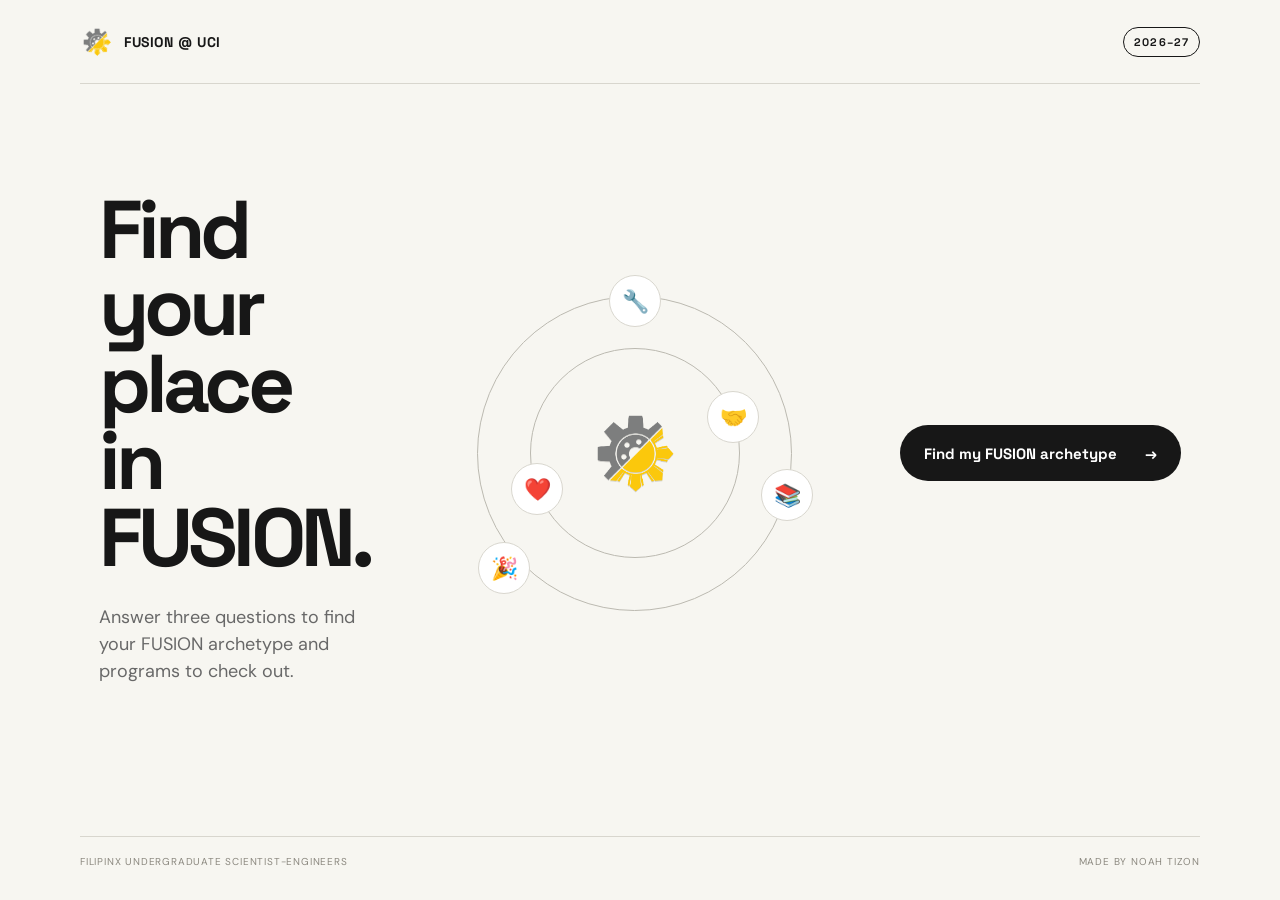
==== commit 726b6ce1: "Add photography to program interstitials" ====
--- a/index.html
+++ b/index.html
@@ -48,12 +48,17 @@
     </section>
 
     <section id="lesson-screen" class="screen lesson-screen" aria-live="polite">
-      <button id="skip-lesson" class="lesson-card" type="button" aria-label="Continue to next question">
-        <div class="lesson-number" id="lesson-icon"></div>
-        <p id="lesson-kicker" class="overline"></p>
-        <h2 id="lesson-title"></h2>
-        <p id="lesson-body"></p>
-        <div class="lesson-footer"><span>FUSION PROGRAM</span><span>Tap to continue →</span></div>
+      <button id="skip-lesson" class="lesson-card lesson-card-photo" type="button" aria-label="Continue to next question">
+        <div class="lesson-photo-wrap"><img id="lesson-photo" class="lesson-photo" src="" alt="" decoding="async"></div>
+        <div class="lesson-content">
+          <div class="lesson-number" id="lesson-icon"></div>
+          <div class="lesson-copy">
+            <p id="lesson-kicker" class="overline"></p>
+            <h2 id="lesson-title"></h2>
+            <p id="lesson-body"></p>
+          </div>
+          <div class="lesson-footer"><span>FUSION PROGRAM</span><span>Tap to continue →</span></div>
+        </div>
         <div id="lesson-timer" class="lesson-timer"></div>
       </button>
     </section>
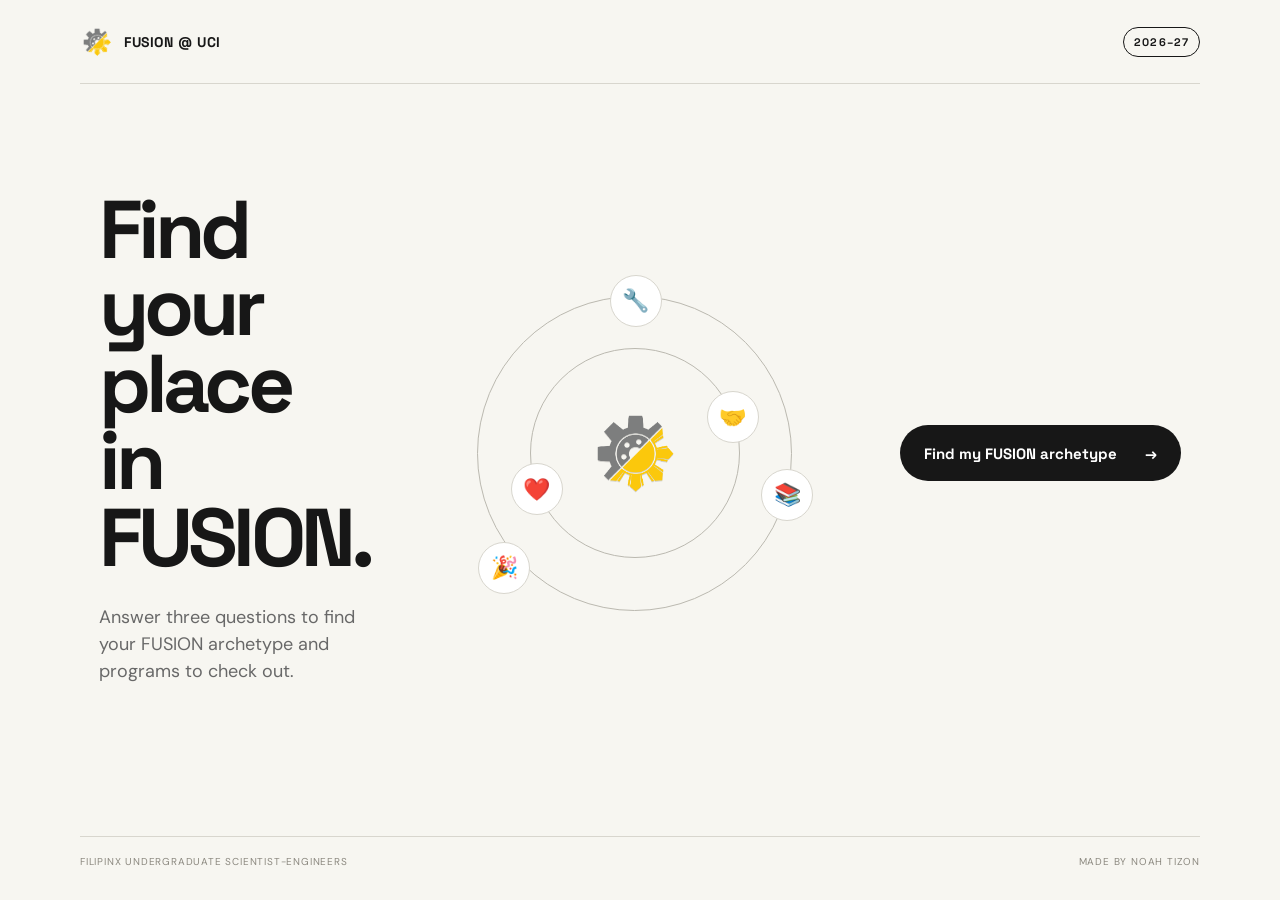
==== commit 30cba591: "Load photography layout styles" ====
--- a/index.html
+++ b/index.html
@@ -10,6 +10,7 @@
   <link rel="preconnect" href="https://fonts.gstatic.com" crossorigin>
   <link href="https://fonts.googleapis.com/css2?family=DM+Sans:wght@400;500;600;700&family=Space+Grotesk:wght@600;700&display=swap" rel="stylesheet">
   <link rel="stylesheet" href="styles.css">
+  <link rel="stylesheet" href="photo-styles.css">
 </head>
 <body>
   <main class="app-shell">
@@ -20,58 +21,16 @@
       </a>
       <span class="year-pill">2026–27</span>
     </header>
-
     <section id="start-screen" class="screen active start-screen">
-      <div class="start-copy">
-        <h1>Find your place <span>in FUSION.</span></h1>
-        <p class="lede">Answer three questions to find your FUSION archetype and programs to check out.</p>
-      </div>
-      <div class="start-art" aria-hidden="true">
-        <div class="orbit orbit-one"><span>🔧</span><span>📚</span><span>🎉</span></div>
-        <div class="orbit orbit-two"><span>🤝</span><span>❤️</span></div>
-        <div class="center-mark"><img src="fusion-logo.png" alt=""></div>
-      </div>
+      <div class="start-copy"><h1>Find your place <span>in FUSION.</span></h1><p class="lede">Answer three questions to find your FUSION archetype and programs to check out.</p></div>
+      <div class="start-art" aria-hidden="true"><div class="orbit orbit-one"><span>🔧</span><span>📚</span><span>🎉</span></div><div class="orbit orbit-two"><span>🤝</span><span>❤️</span></div><div class="center-mark"><img src="fusion-logo.png" alt=""></div></div>
       <button id="start-btn" class="primary-btn start-btn" type="button">Find my FUSION archetype <span>→</span></button>
     </section>
-
-    <section id="quiz-screen" class="screen quiz-screen" aria-live="polite">
-      <div class="progress-row">
-        <button id="back-btn" class="text-btn" type="button">← Back</button>
-        <div class="progress-track" aria-hidden="true"><div id="progress-fill" class="progress-fill"></div></div>
-        <span id="progress-text" class="progress-text">1 / 3</span>
-      </div>
-      <div class="question-wrap">
-        <p id="question-eyebrow" class="overline"></p>
-        <h2 id="question-text"></h2>
-        <div id="answers-container" class="answers-container"></div>
-      </div>
-    </section>
-
-    <section id="lesson-screen" class="screen lesson-screen" aria-live="polite">
-      <button id="skip-lesson" class="lesson-card lesson-card-photo" type="button" aria-label="Continue to next question">
-        <div class="lesson-photo-wrap"><img id="lesson-photo" class="lesson-photo" src="" alt="" decoding="async"></div>
-        <div class="lesson-content">
-          <div class="lesson-number" id="lesson-icon"></div>
-          <div class="lesson-copy">
-            <p id="lesson-kicker" class="overline"></p>
-            <h2 id="lesson-title"></h2>
-            <p id="lesson-body"></p>
-          </div>
-          <div class="lesson-footer"><span>FUSION PROGRAM</span><span>Tap to continue →</span></div>
-        </div>
-        <div id="lesson-timer" class="lesson-timer"></div>
-      </button>
-    </section>
-
-    <section id="reveal-screen" class="screen reveal-screen" aria-live="polite">
-      <p class="overline">YOUR RESULT</p>
-      <h2>Finding your<br>FUSION archetype<span class="dots">...</span></h2>
-      <div class="signal-row"><span>YOU</span><i></i><span>FUSION</span></div>
-    </section>
+    <section id="quiz-screen" class="screen quiz-screen" aria-live="polite"><div class="progress-row"><button id="back-btn" class="text-btn" type="button">← Back</button><div class="progress-track" aria-hidden="true"><div id="progress-fill" class="progress-fill"></div></div><span id="progress-text" class="progress-text">1 / 3</span></div><div class="question-wrap"><p id="question-eyebrow" class="overline"></p><h2 id="question-text"></h2><div id="answers-container" class="answers-container"></div></div></section>
+    <section id="lesson-screen" class="screen lesson-screen" aria-live="polite"><button id="skip-lesson" class="lesson-card lesson-card-photo" type="button" aria-label="Continue to next question"><div class="lesson-photo-wrap"><img id="lesson-photo" class="lesson-photo" src="" alt="" decoding="async"></div><div class="lesson-content"><div class="lesson-number" id="lesson-icon"></div><div class="lesson-copy"><p id="lesson-kicker" class="overline"></p><h2 id="lesson-title"></h2><p id="lesson-body"></p></div><div class="lesson-footer"><span>FUSION PROGRAM</span><span>Tap to continue →</span></div></div><div id="lesson-timer" class="lesson-timer"></div></button></section>
+    <section id="reveal-screen" class="screen reveal-screen" aria-live="polite"><p class="overline">YOUR RESULT</p><h2>Finding your<br>FUSION archetype<span class="dots">...</span></h2><div class="signal-row"><span>YOU</span><i></i><span>FUSION</span></div></section>
   </main>
-
   <footer class="site-footer"><span>Filipinx Undergraduate Scientist-Engineers</span><span>Made by Noah Tizon</span></footer>
-  <script src="data.js"></script>
-  <script src="script.js"></script>
+  <script src="data.js"></script><script src="script.js"></script>
 </body>
 </html>
--- a/photo-styles.css
+++ b/photo-styles.css
@@ -0,0 +1,4 @@
+.lesson-card-photo{width:min(860px,100%);min-height:0;padding:0;display:grid;grid-template-columns:minmax(300px,46%) 1fr;background:var(--yellow);overflow:hidden}.lesson-card-photo:before{display:none}.lesson-photo-wrap{background:#111;display:flex;align-items:center;justify-content:center;min-height:500px;padding:14px}.lesson-photo{display:block;width:100%;height:100%;max-height:472px;object-fit:contain}.lesson-content{position:relative;min-height:500px;padding:44px 42px 74px;text-align:left}.lesson-content .lesson-number{margin-bottom:34px}.lesson-copy h2{font:700 clamp(34px,4.4vw,54px)/.98 'Space Grotesk';letter-spacing:-.05em;margin:0 0 16px}.lesson-copy>p:not(.overline){font-size:17px;line-height:1.5;margin:0;max-width:430px}.lesson-content .lesson-footer{left:42px;right:42px;bottom:28px}.lesson-card-photo .lesson-timer{z-index:3}.programs-list{display:grid;grid-template-columns:repeat(3,minmax(0,1fr));gap:10px;border-top:0}.program-row-photo{display:block;min-height:0;border:1px solid rgba(0,0,0,.18);border-radius:12px;overflow:hidden;background:rgba(255,255,255,.45)}.program-thumb{height:150px;background:#171717;display:flex;align-items:center;justify-content:center;padding:7px}.program-thumb img{display:block;width:100%;height:100%;object-fit:contain}.program-label{display:grid;grid-template-columns:25px 1fr;align-items:center;padding:11px 10px;min-height:56px}.program-label span{font:600 9px 'Space Grotesk';opacity:.55}.program-label strong{font-size:12px;line-height:1.2}.starter-card{padding-left:28px;padding-right:28px}
+@media(max-width:900px){.lesson-card-photo{grid-template-columns:42% 1fr}.lesson-photo-wrap,.lesson-content{min-height:470px}.lesson-content{padding:34px 30px 68px}.lesson-content .lesson-footer{left:30px;right:30px}.programs-list{grid-template-columns:1fr}.program-row-photo{display:grid;grid-template-columns:130px 1fr}.program-thumb{height:96px}.program-label{padding:10px 14px}}
+@media(max-width:720px){.lesson-screen{padding:14px 0;align-items:center}.lesson-card-photo{display:flex;flex-direction:column;width:100%;max-height:calc(100svh - 28px);border-radius:18px}.lesson-photo-wrap{min-height:0;height:min(43svh,340px);padding:9px;flex:0 1 auto}.lesson-photo{max-height:100%;object-fit:contain}.lesson-content{min-height:0;flex:1;padding:22px 22px 58px}.lesson-content .lesson-number{width:44px;height:44px;font-size:21px;margin-bottom:18px}.lesson-copy .overline{font-size:9px;margin-bottom:8px}.lesson-copy h2{font-size:clamp(30px,9vw,40px);margin-bottom:10px}.lesson-copy>p:not(.overline){font-size:14px;line-height:1.38}.lesson-content .lesson-footer{left:22px;right:22px;bottom:18px}.programs-list{grid-template-columns:1fr;gap:8px}.program-row-photo{grid-template-columns:112px 1fr}.program-thumb{height:84px;padding:5px}.program-label{min-height:84px}.starter-card{padding-left:20px;padding-right:20px}}
+@media(max-height:700px) and (max-width:720px){.lesson-photo-wrap{height:34svh}.lesson-content{padding-top:16px}.lesson-content .lesson-number{display:none}.lesson-copy h2{font-size:30px}.lesson-copy>p:not(.overline){font-size:13px}}
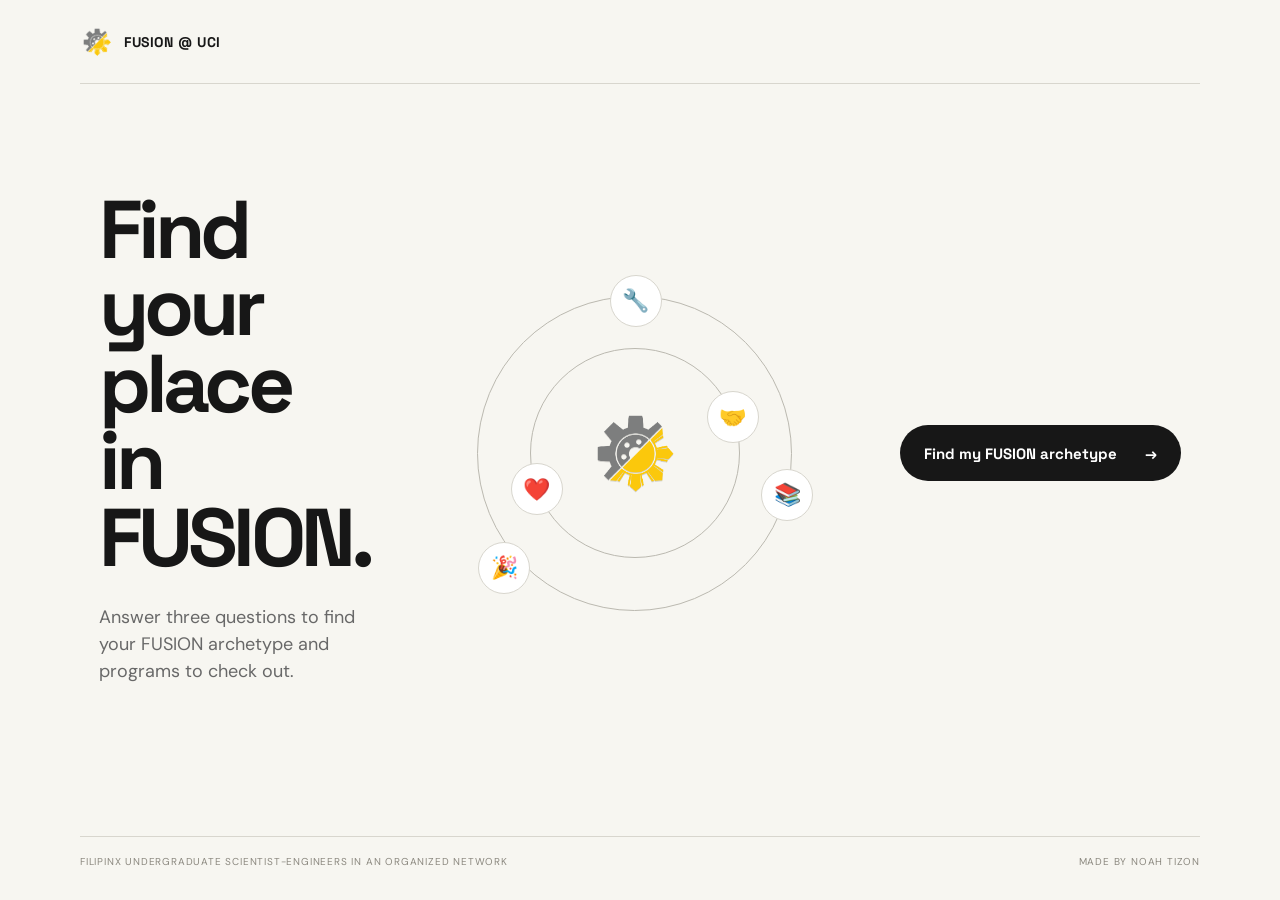
==== commit 94326134: "Update FUSION name and remove year pill" ====
--- a/index.html
+++ b/index.html
@@ -19,7 +19,6 @@
         <img src="fusion-logo.png" alt="" class="brand-logo">
         <span>FUSION @ UCI</span>
       </a>
-      <span class="year-pill">2026–27</span>
     </header>
     <section id="start-screen" class="screen active start-screen">
       <div class="start-copy"><h1>Find your place <span>in FUSION.</span></h1><p class="lede">Answer three questions to find your FUSION archetype and programs to check out.</p></div>
@@ -30,7 +29,7 @@
     <section id="lesson-screen" class="screen lesson-screen" aria-live="polite"><button id="skip-lesson" class="lesson-card lesson-card-photo" type="button" aria-label="Continue to next question"><div class="lesson-photo-wrap"><img id="lesson-photo" class="lesson-photo" src="" alt="" decoding="async"></div><div class="lesson-content"><div class="lesson-number" id="lesson-icon"></div><div class="lesson-copy"><p id="lesson-kicker" class="overline"></p><h2 id="lesson-title"></h2><p id="lesson-body"></p></div><div class="lesson-footer"><span>FUSION PROGRAM</span><span>Tap to continue →</span></div></div><div id="lesson-timer" class="lesson-timer"></div></button></section>
     <section id="reveal-screen" class="screen reveal-screen" aria-live="polite"><p class="overline">YOUR RESULT</p><h2>Finding your<br>FUSION archetype<span class="dots">...</span></h2><div class="signal-row"><span>YOU</span><i></i><span>FUSION</span></div></section>
   </main>
-  <footer class="site-footer"><span>Filipinx Undergraduate Scientist-Engineers</span><span>Made by Noah Tizon</span></footer>
+  <footer class="site-footer"><span>Filipinx Undergraduate Scientist-Engineers in an Organized Network</span><span>Made by Noah Tizon</span></footer>
   <script src="data.js"></script><script src="script.js"></script>
 </body>
 </html>
